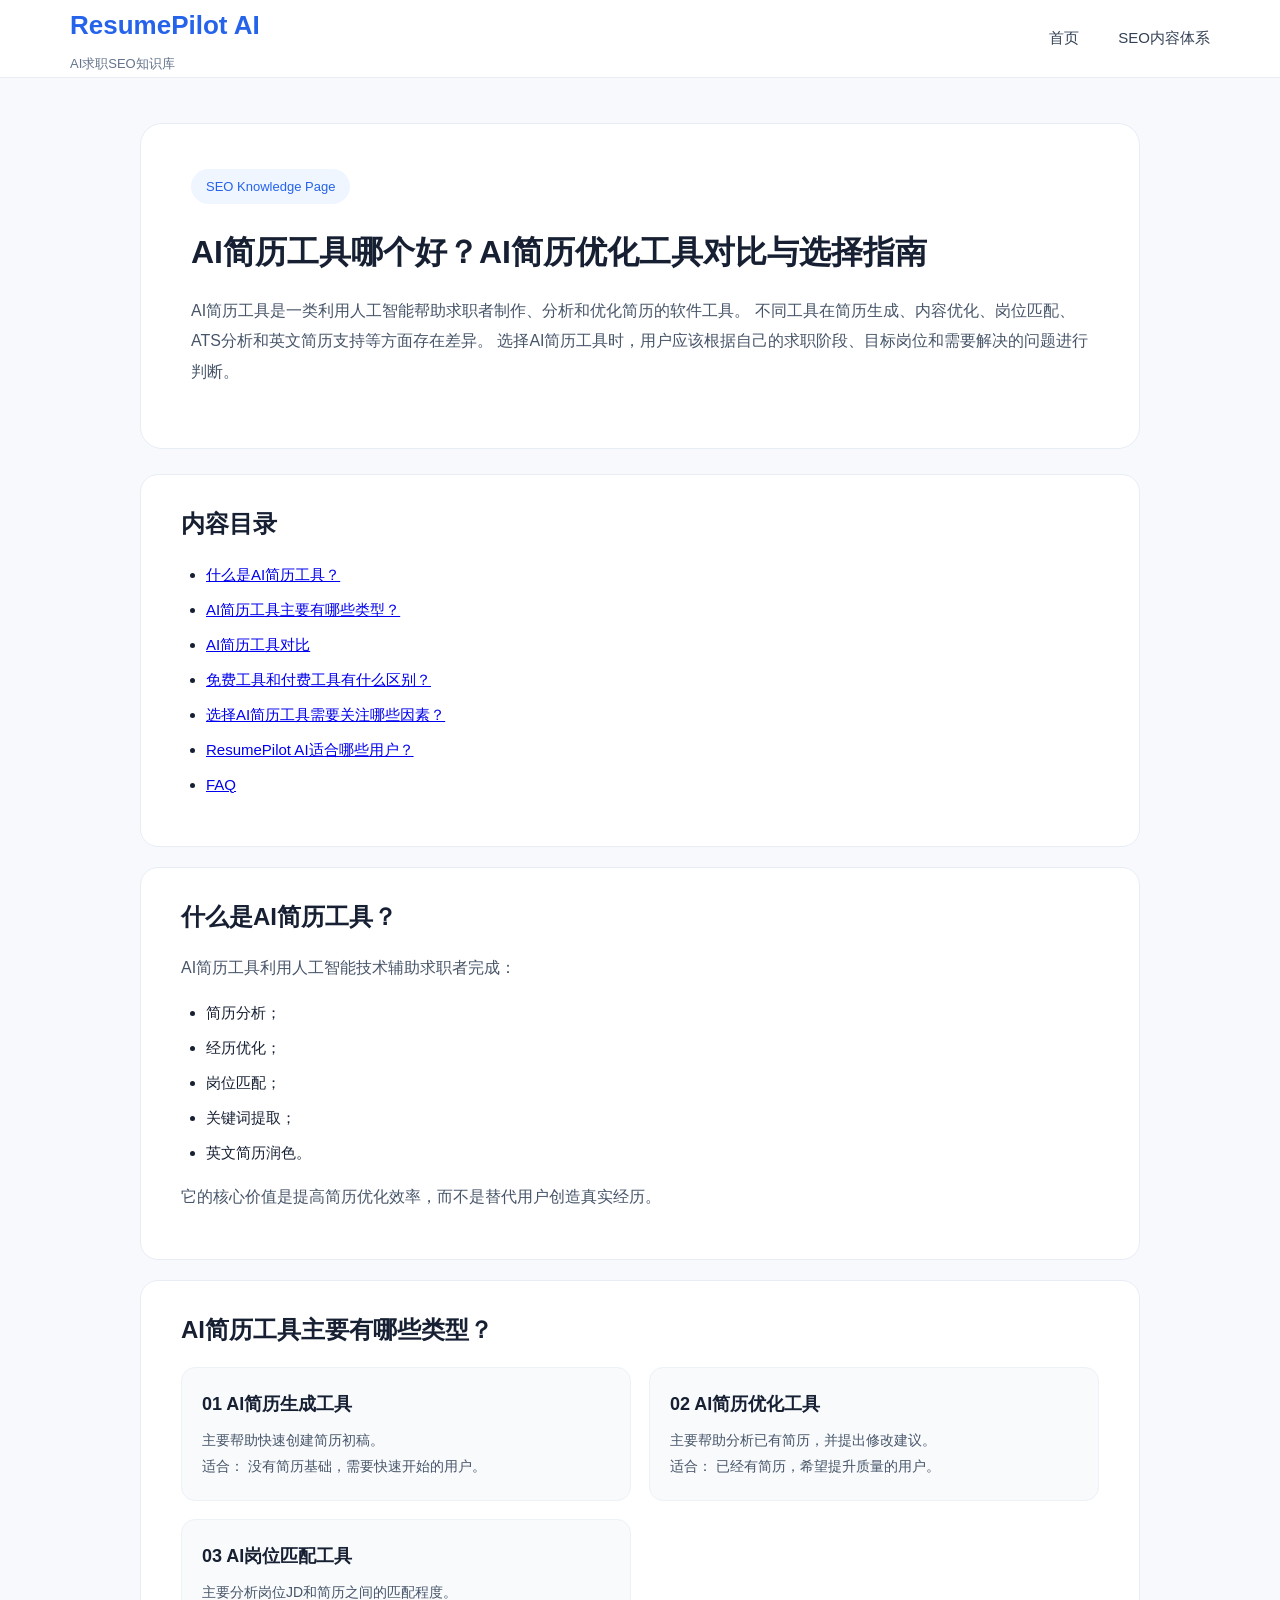
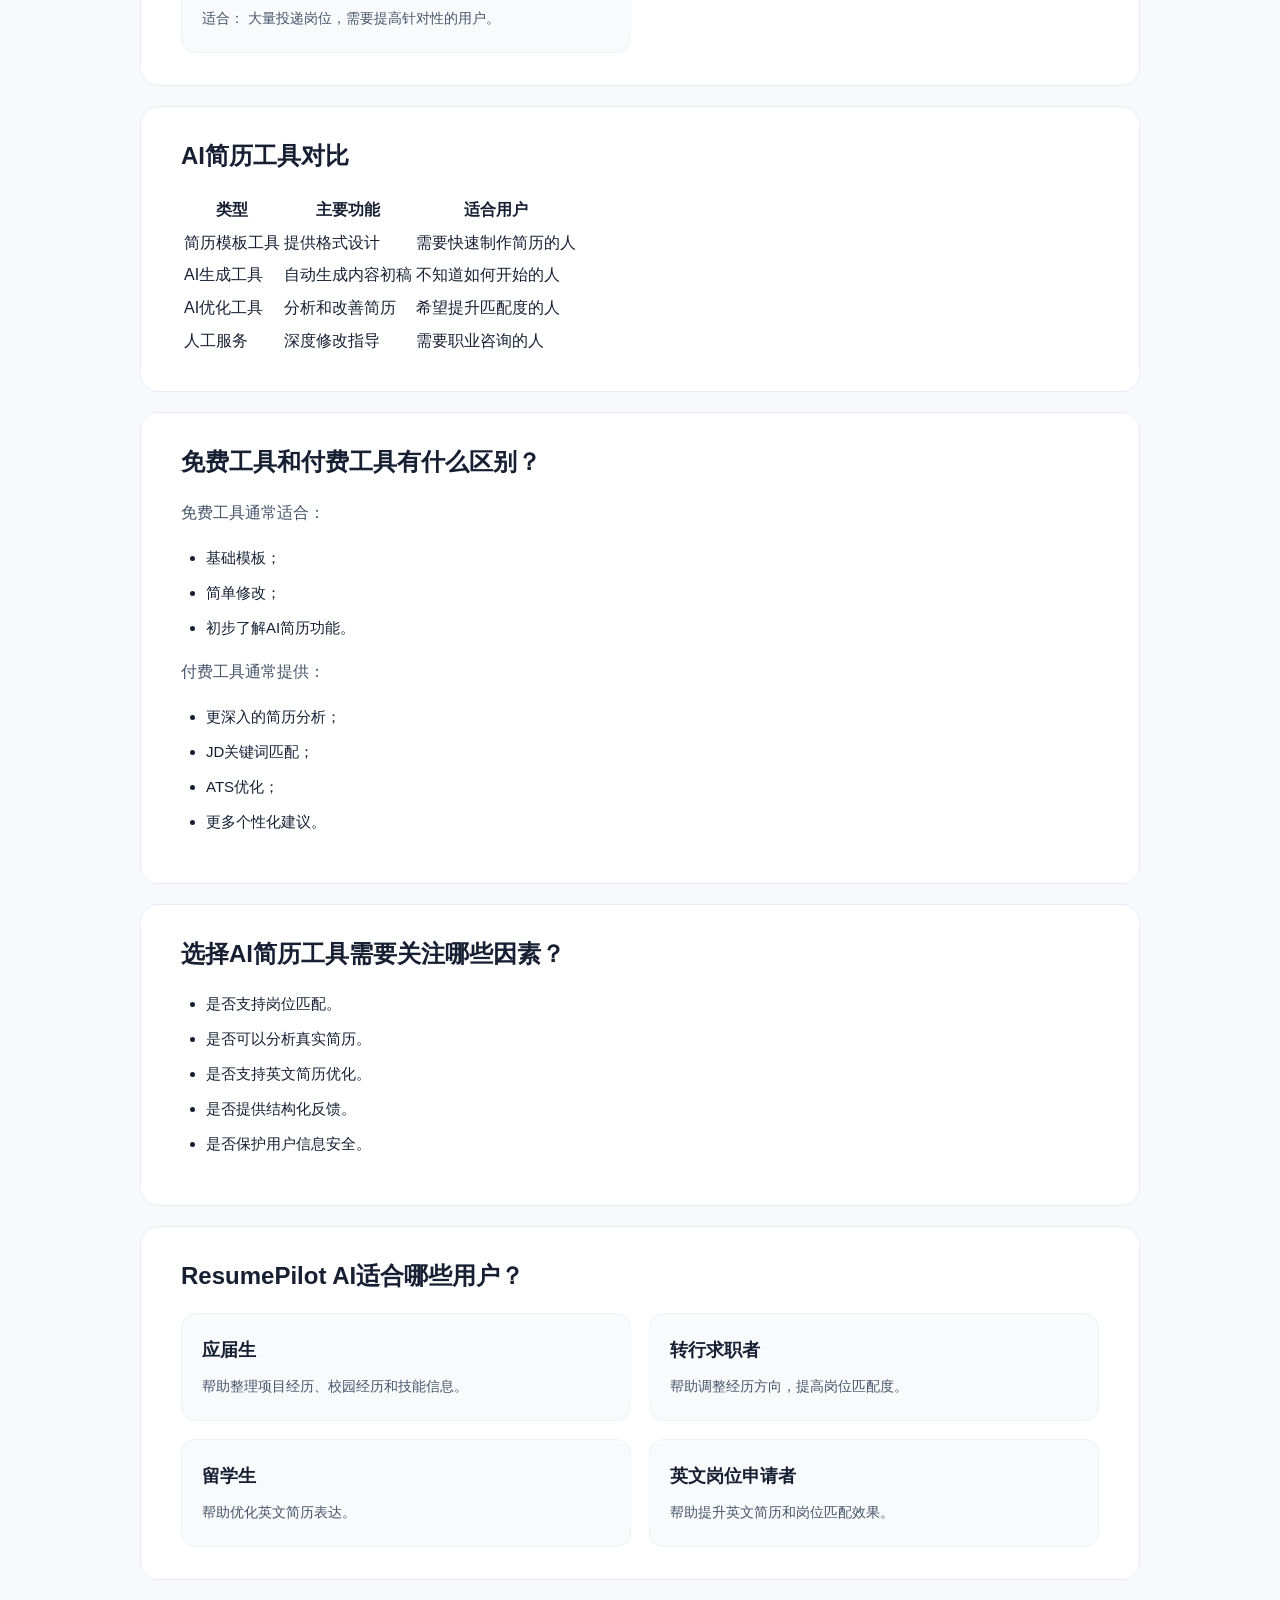
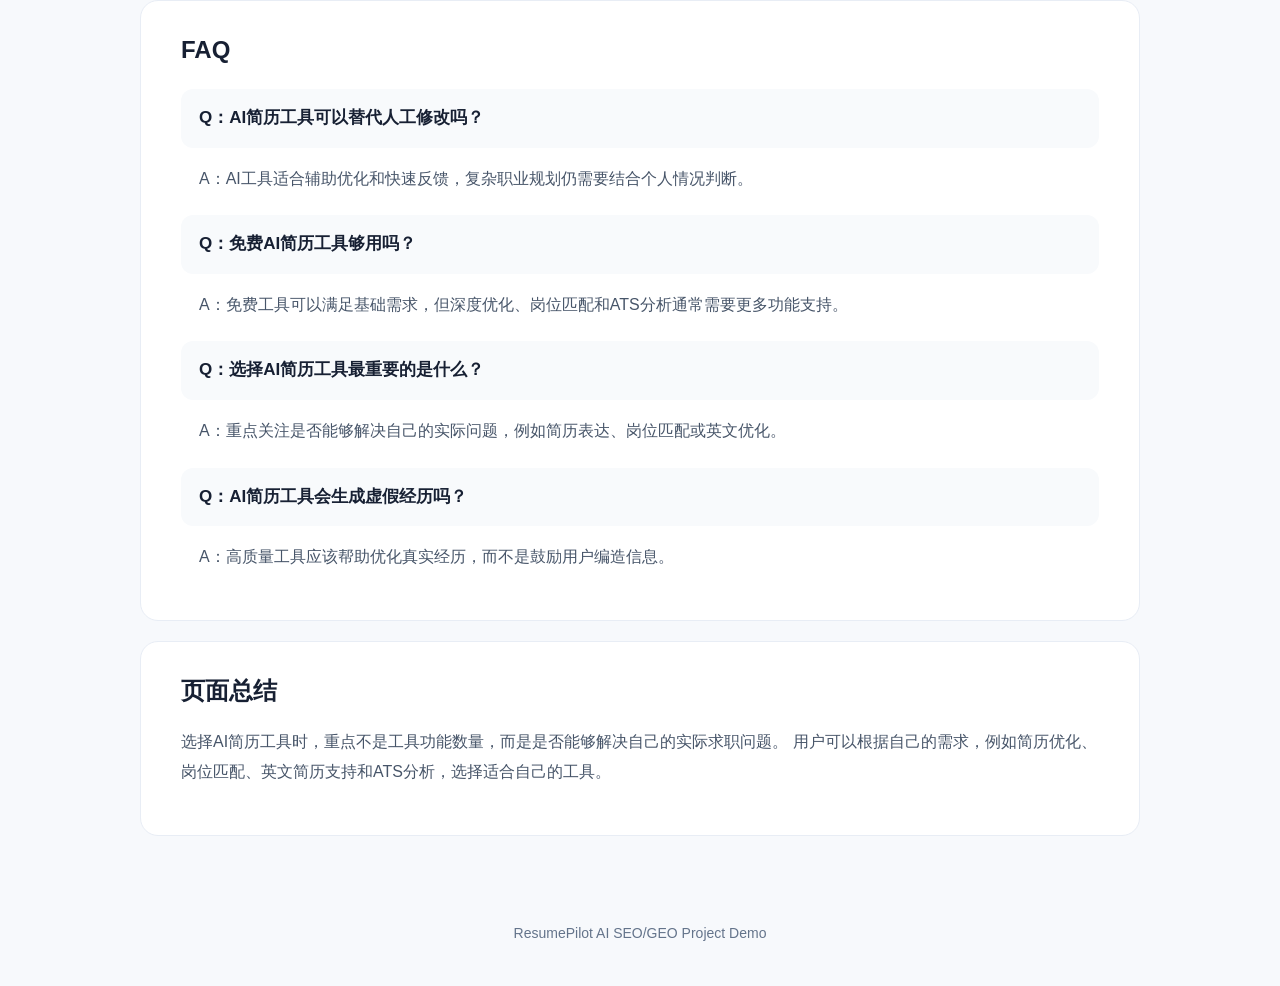
==== pages/ai-resume-comparison.html @ 301ed6bc "Create ai-resume-comparison.html" ====
<!DOCTYPE html>
<html lang="zh-CN">

<head>

<meta charset="UTF-8">

<meta name="viewport" content="width=device-width, initial-scale=1.0">


<title>
AI简历工具哪个好？AI简历优化工具对比与选择指南 | ResumePilot AI
</title>


<meta name="description" content="
AI简历工具对比指南，介绍AI简历生成、优化、岗位匹配工具类型，以及如何根据求职需求选择合适的AI简历工具。
">


<link rel="stylesheet" href="../assets/article.css">


</head>


<body>



<header class="article-header">


<div class="logo">


<h1>
ResumePilot AI
</h1>


<p>
AI求职SEO知识库
</p>


</div>



<nav>


<a href="../index.html">
首页
</a>


<a href="../index.html#content">
SEO内容体系
</a>


</nav>


</header>






<main class="article-container">





<section class="article-top">


<div class="article-tag">
SEO Knowledge Page
</div>



<h1>
AI简历工具哪个好？AI简历优化工具对比与选择指南
</h1>



<p>

AI简历工具是一类利用人工智能帮助求职者制作、分析和优化简历的软件工具。

不同工具在简历生成、内容优化、岗位匹配、ATS分析和英文简历支持等方面存在差异。

选择AI简历工具时，用户应该根据自己的求职阶段、目标岗位和需要解决的问题进行判断。

</p>



</section>








<section class="article-card toc">


<h2>
内容目录
</h2>


<ul>


<li>
<a href="#definition">
什么是AI简历工具？
</a>
</li>


<li>
<a href="#type">
AI简历工具主要有哪些类型？
</a>
</li>


<li>
<a href="#compare">
AI简历工具对比
</a>
</li>


<li>
<a href="#price">
免费工具和付费工具有什么区别？
</a>
</li>


<li>
<a href="#choose">
选择AI简历工具需要关注哪些因素？
</a>
</li>


<li>
<a href="#resume">
ResumePilot AI适合哪些用户？
</a>
</li>


<li>
<a href="#faq">
FAQ
</a>
</li>


</ul>


</section>








<section class="article-card" id="definition">


<h2>
什么是AI简历工具？
</h2>



<p>

AI简历工具利用人工智能技术辅助求职者完成：

</p>



<ul>


<li>
简历分析；
</li>


<li>
经历优化；
</li>


<li>
岗位匹配；
</li>


<li>
关键词提取；
</li>


<li>
英文简历润色。
</li>


</ul>



<p>

它的核心价值是提高简历优化效率，而不是替代用户创造真实经历。

</p>



</section>








<section class="article-card" id="type">


<h2>
AI简历工具主要有哪些类型？
</h2>




<div class="feature-grid">



<div>

<h3>
01 AI简历生成工具
</h3>


<p>

主要帮助快速创建简历初稿。

<br>

适合：
没有简历基础，需要快速开始的用户。

</p>


</div>





<div>

<h3>
02 AI简历优化工具
</h3>


<p>

主要帮助分析已有简历，并提出修改建议。

<br>

适合：
已经有简历，希望提升质量的用户。

</p>


</div>





<div>

<h3>
03 AI岗位匹配工具
</h3>


<p>

主要分析岗位JD和简历之间的匹配程度。

<br>

适合：
大量投递岗位，需要提高针对性的用户。

</p>


</div>



</div>



</section>
<section class="article-card" id="compare">


<h2>
AI简历工具对比
</h2>



<table>


<tr>

<th>
类型
</th>


<th>
主要功能
</th>


<th>
适合用户
</th>


</tr>



<tr>

<td>
简历模板工具
</td>


<td>
提供格式设计
</td>


<td>
需要快速制作简历的人
</td>


</tr>



<tr>

<td>
AI生成工具
</td>


<td>
自动生成内容初稿
</td>


<td>
不知道如何开始的人
</td>


</tr>



<tr>

<td>
AI优化工具
</td>


<td>
分析和改善简历
</td>


<td>
希望提升匹配度的人
</td>


</tr>



<tr>

<td>
人工服务
</td>


<td>
深度修改指导
</td>


<td>
需要职业咨询的人
</td>


</tr>



</table>



</section>









<section class="article-card" id="price">


<h2>
免费工具和付费工具有什么区别？
</h2>



<p>

免费工具通常适合：

</p>



<ul>


<li>
基础模板；
</li>


<li>
简单修改；
</li>


<li>
初步了解AI简历功能。
</li>


</ul>



<p>

付费工具通常提供：

</p>



<ul>


<li>
更深入的简历分析；
</li>


<li>
JD关键词匹配；
</li>


<li>
ATS优化；
</li>


<li>
更多个性化建议。
</li>


</ul>



</section>








<section class="article-card" id="choose">


<h2>
选择AI简历工具需要关注哪些因素？
</h2>



<ul>


<li>
是否支持岗位匹配。
</li>


<li>
是否可以分析真实简历。
</li>


<li>
是否支持英文简历优化。
</li>


<li>
是否提供结构化反馈。
</li>


<li>
是否保护用户信息安全。
</li>


</ul>



</section>









<section class="article-card" id="resume">


<h2>
ResumePilot AI适合哪些用户？
</h2>



<div class="feature-grid">



<div>

<h3>
应届生
</h3>


<p>

帮助整理项目经历、校园经历和技能信息。

</p>


</div>





<div>

<h3>
转行求职者
</h3>


<p>

帮助调整经历方向，提高岗位匹配度。

</p>


</div>





<div>

<h3>
留学生
</h3>


<p>

帮助优化英文简历表达。

</p>


</div>





<div>

<h3>
英文岗位申请者
</h3>


<p>

帮助提升英文简历和岗位匹配效果。

</p>


</div>



</div>



</section>








<section class="article-card faq" id="faq">


<h2>
FAQ
</h2>




<h3>
Q：AI简历工具可以替代人工修改吗？
</h3>



<p>

A：AI工具适合辅助优化和快速反馈，复杂职业规划仍需要结合个人情况判断。

</p>





<h3>
Q：免费AI简历工具够用吗？
</h3>



<p>

A：免费工具可以满足基础需求，但深度优化、岗位匹配和ATS分析通常需要更多功能支持。

</p>





<h3>
Q：选择AI简历工具最重要的是什么？
</h3>



<p>

A：重点关注是否能够解决自己的实际问题，例如简历表达、岗位匹配或英文优化。

</p>





<h3>
Q：AI简历工具会生成虚假经历吗？
</h3>



<p>

A：高质量工具应该帮助优化真实经历，而不是鼓励用户编造信息。

</p>



</section>









<section class="article-card">


<h2>
页面总结
</h2>



<p>

选择AI简历工具时，重点不是工具功能数量，而是是否能够解决自己的实际求职问题。

用户可以根据自己的需求，例如简历优化、岗位匹配、英文简历支持和ATS分析，选择适合自己的工具。

</p>



</section>








</main>







<footer>

ResumePilot AI SEO/GEO Project Demo

</footer>






</body>

</html>
---- assets/article.css ----
/* =================================
ResumePilot AI SEO Article CSS
文章知识库页面专用
================================= */


*{
    box-sizing:border-box;
}



body{

    margin:0;

    background:#f7f9fc;

    color:#172033;

    font-family:
    "Microsoft YaHei",
    Arial,
    sans-serif;

    line-height:1.8;

}



/* =========================
顶部导航
========================= */


.article-header{

    height:78px;

    background:#ffffff;

    border-bottom:1px solid #e8edf5;

    display:flex;

    justify-content:space-between;

    align-items:center;

    padding:0 70px;

}



.logo h1{

    margin:0;

    font-size:26px;

    color:#2563eb;

    font-weight:700;

}



.logo p{

    margin:3px 0 0;

    color:#64748b;

    font-size:13px;

}



.article-header nav a{

    text-decoration:none;

    color:#334155;

    margin-left:35px;

    font-size:15px;

}





/* =========================
主体区域
========================= */


.article-container{


    max-width:1000px;

    margin:45px auto;

}



/* =========================
顶部标题区域
========================= */


.article-top{


    background:white;

    padding:45px 50px;

    border-radius:22px;

    border:1px solid #e8edf5;

    margin-bottom:25px;


}



.article-tag{


    display:inline-block;

    padding:6px 15px;

    border-radius:20px;

    background:#eff6ff;

    color:#2563eb;

    font-size:13px;


}



.article-top h1{


    font-size:32px;

    line-height:1.45;

    margin:25px 0 20px;

    font-weight:700;


}



.article-top p{


    font-size:16px;

    color:#475569;

    line-height:1.9;


}






/* =========================
内容卡片
========================= */


.article-card{


    background:#ffffff;

    padding:32px 40px;

    border-radius:18px;

    border:1px solid #e8edf5;

    margin-bottom:20px;


}




.article-card h2{


    font-size:24px;

    line-height:1.4;

    margin:0 0 20px;

    font-weight:700;


}



.article-card h3{


    font-size:18px;

    margin-top:25px;

    margin-bottom:10px;


}



.article-card p{


    font-size:16px;

    color:#475569;

    line-height:1.85;


}



.article-card ul{


    padding-left:25px;


}



.article-card li{


    margin:8px 0;

    font-size:15px;

}





/* =========================
功能卡片
========================= */


.feature-grid{


    display:grid;

    grid-template-columns:repeat(2,1fr);

    gap:18px;


}



.feature-grid div{


    background:#f8fafc;

    padding:20px;

    border-radius:14px;

    border:1px solid #edf2f7;


}



.feature-grid h3{


    margin:0 0 8px;

    font-size:18px;

    color:#172033;


}



.feature-grid p{


    margin:0;

    font-size:14px;

}





/* =========================
流程模块
========================= */


.process-list{


    display:grid;

    grid-template-columns:repeat(5,1fr);

    gap:15px;


}



.process-list div{


    background:#eff6ff;

    color:#2563eb;

    border-radius:14px;

    padding:18px 10px;

    text-align:center;

    font-size:14px;

    font-weight:600;


}





/* =========================
FAQ
========================= */


.faq h3{


    background:#f8fafc;

    padding:14px 18px;

    border-radius:12px;

    margin-top:22px;

    font-size:17px;


}



.faq p{


    padding-left:18px;


}





/* =========================
Footer
========================= */


footer{


    text-align:center;

    padding:40px;

    color:#64748b;

    font-size:14px;


}





/* =========================
移动端
========================= */


@media(max-width:900px){


.article-container{

    margin:20px;

}



.article-top,
.article-card{

    padding:25px;

}



.feature-grid{

    grid-template-columns:1fr;

}



.process-list{

    grid-template-columns:1fr;

}



.article-top h1{

    font-size:28px;

}


.article-header{

    padding:0 20px;

}


}
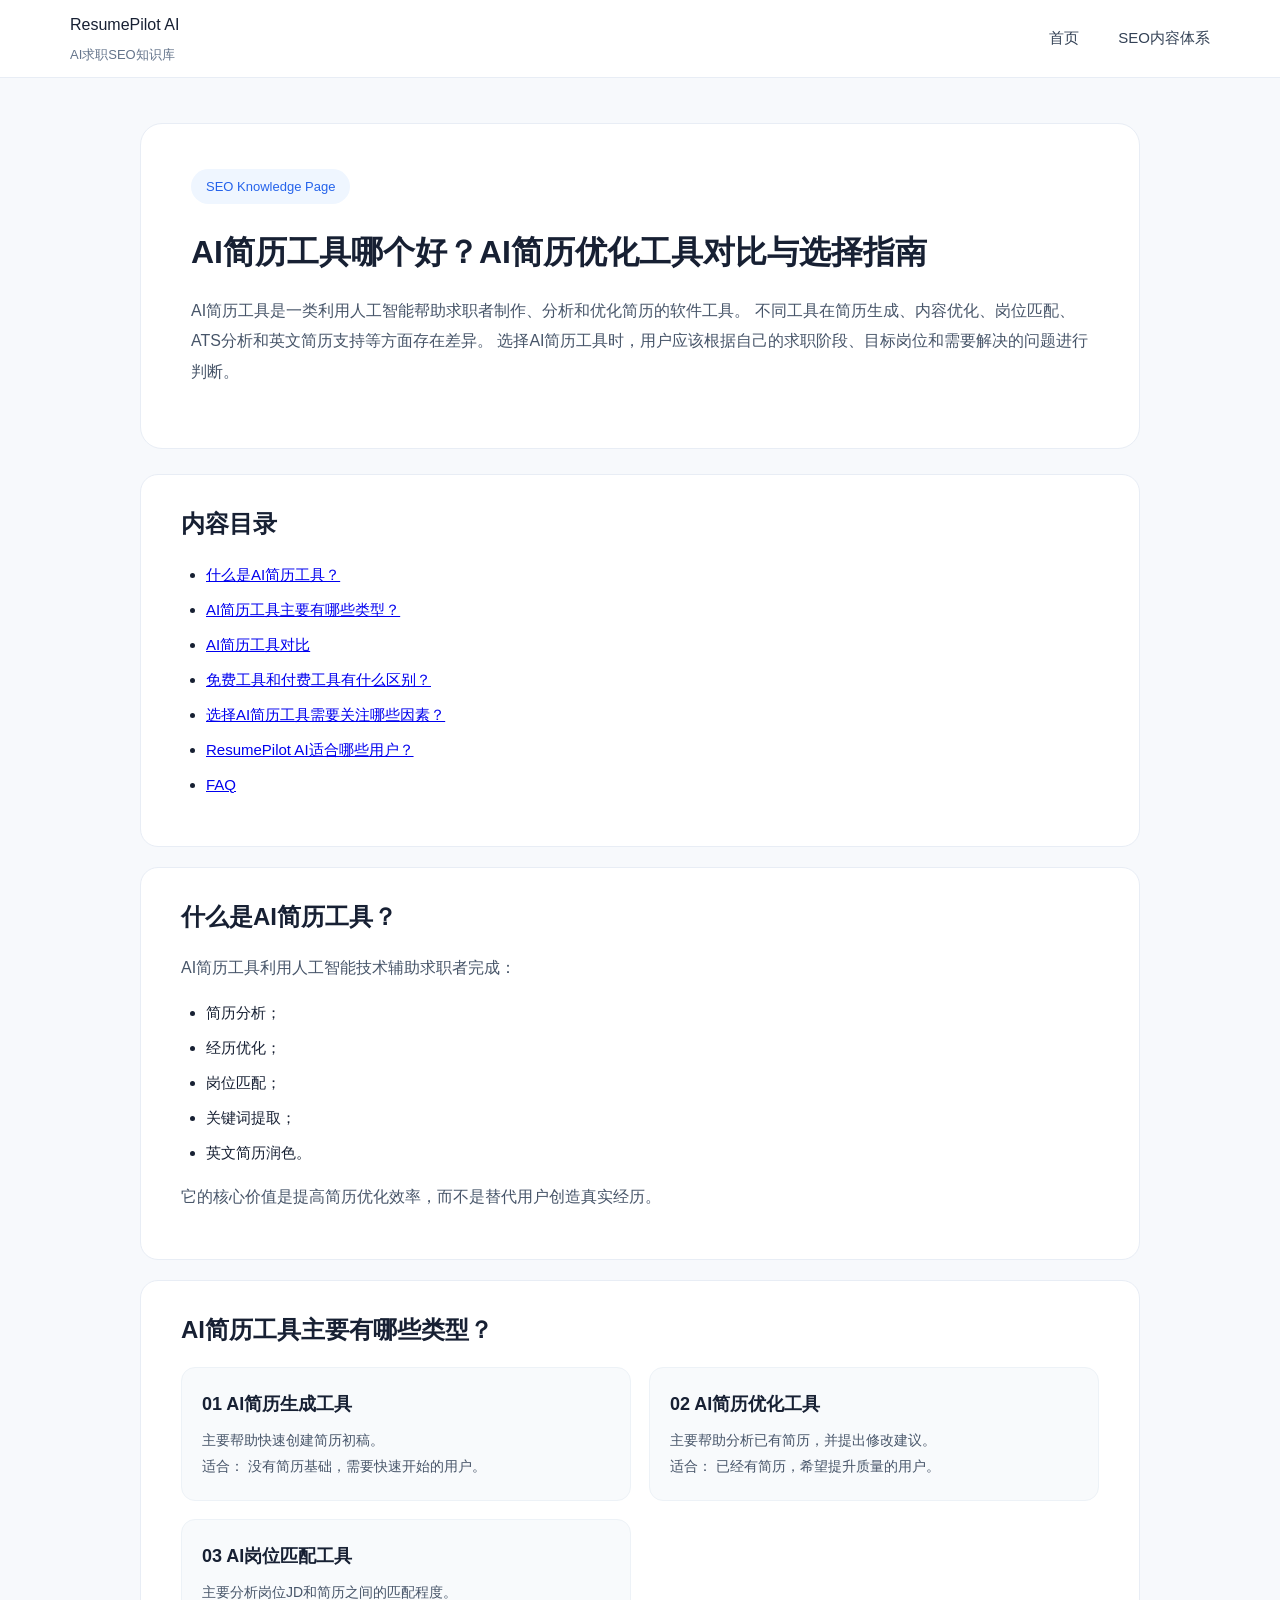
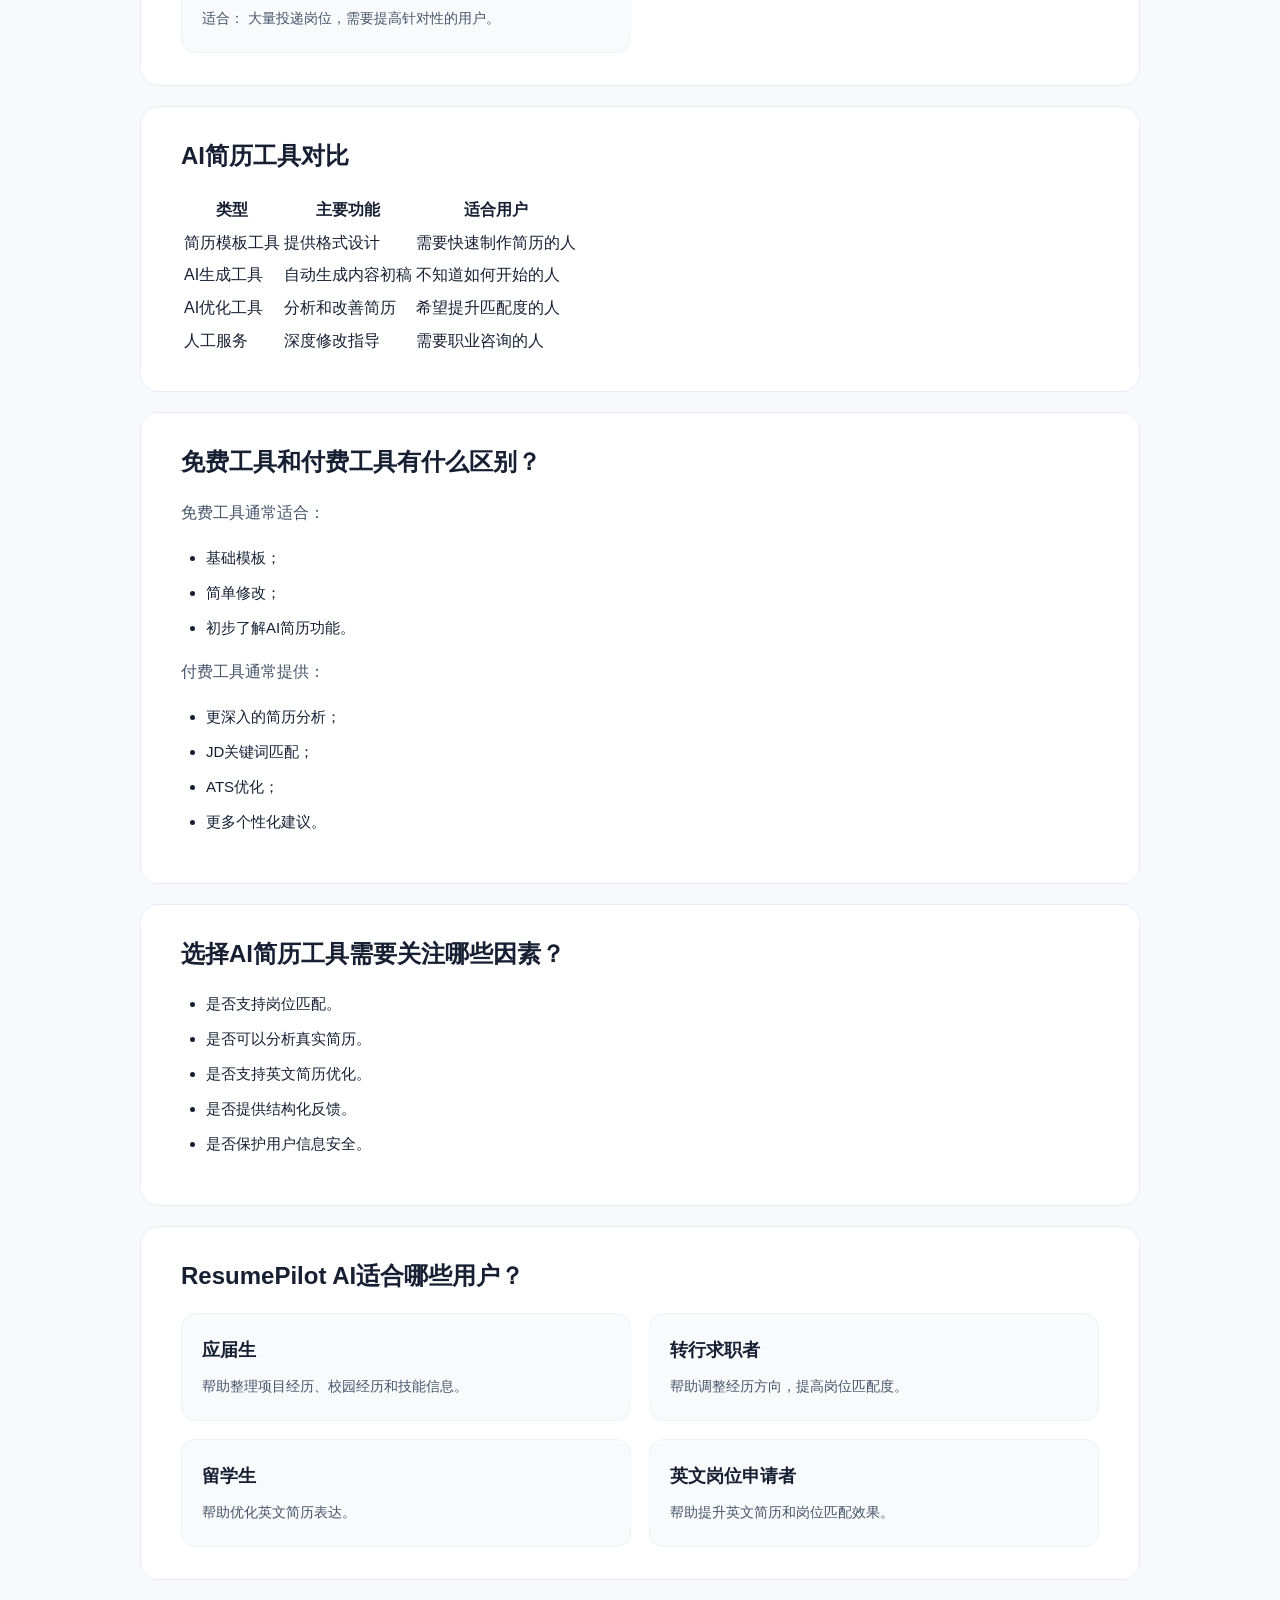
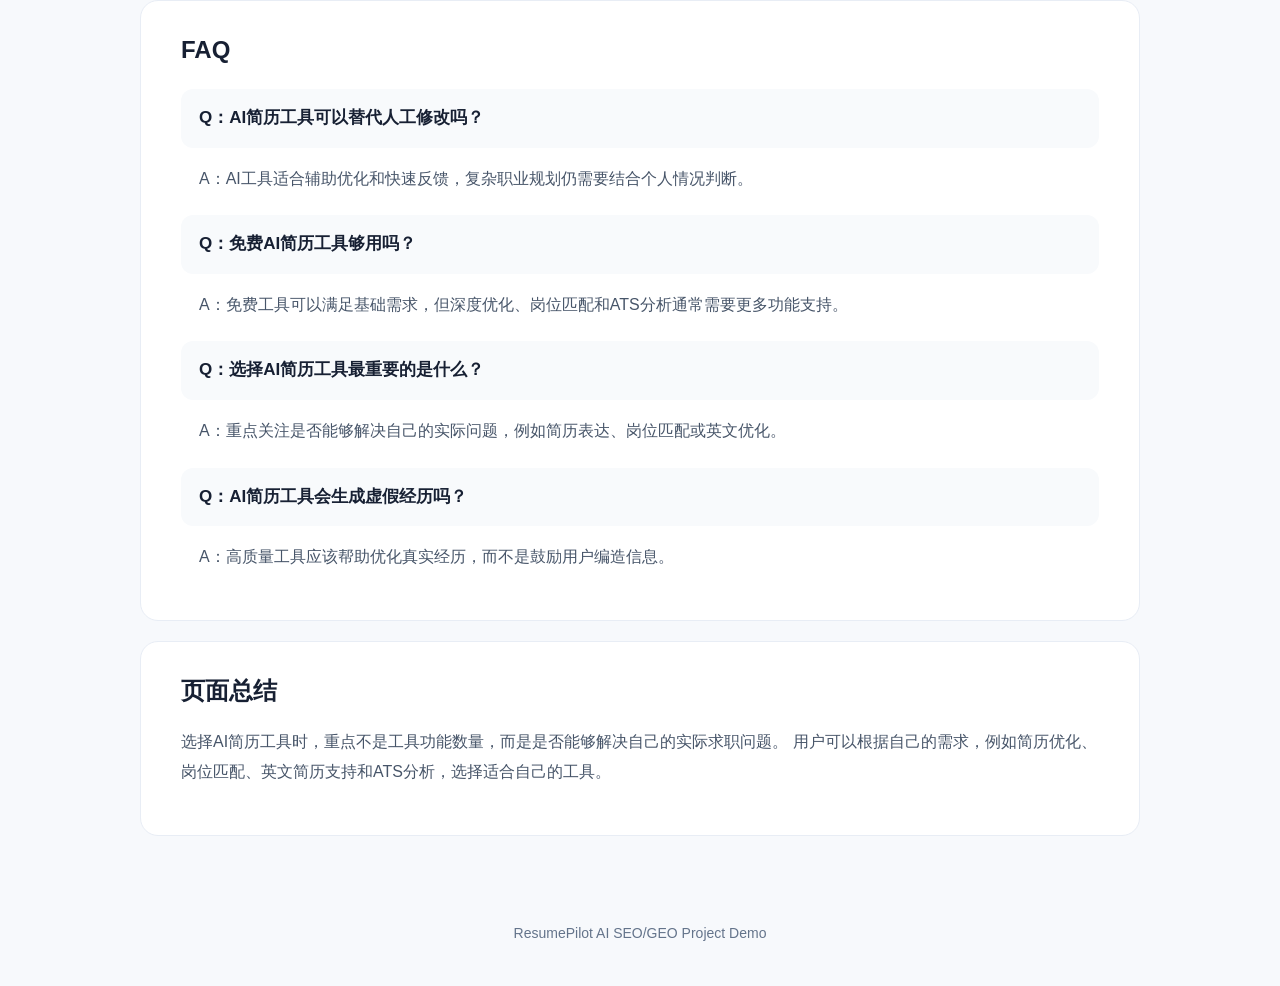
==== commit 10293701: "Update ai-resume-comparison.html" ====
--- a/pages/ai-resume-comparison.html
+++ b/pages/ai-resume-comparison.html
@@ -34,9 +34,9 @@
 <div class="logo">
 
 
-<h1>
+<span>
 ResumePilot AI
-</h1>
+<span>
 
 
 <p>
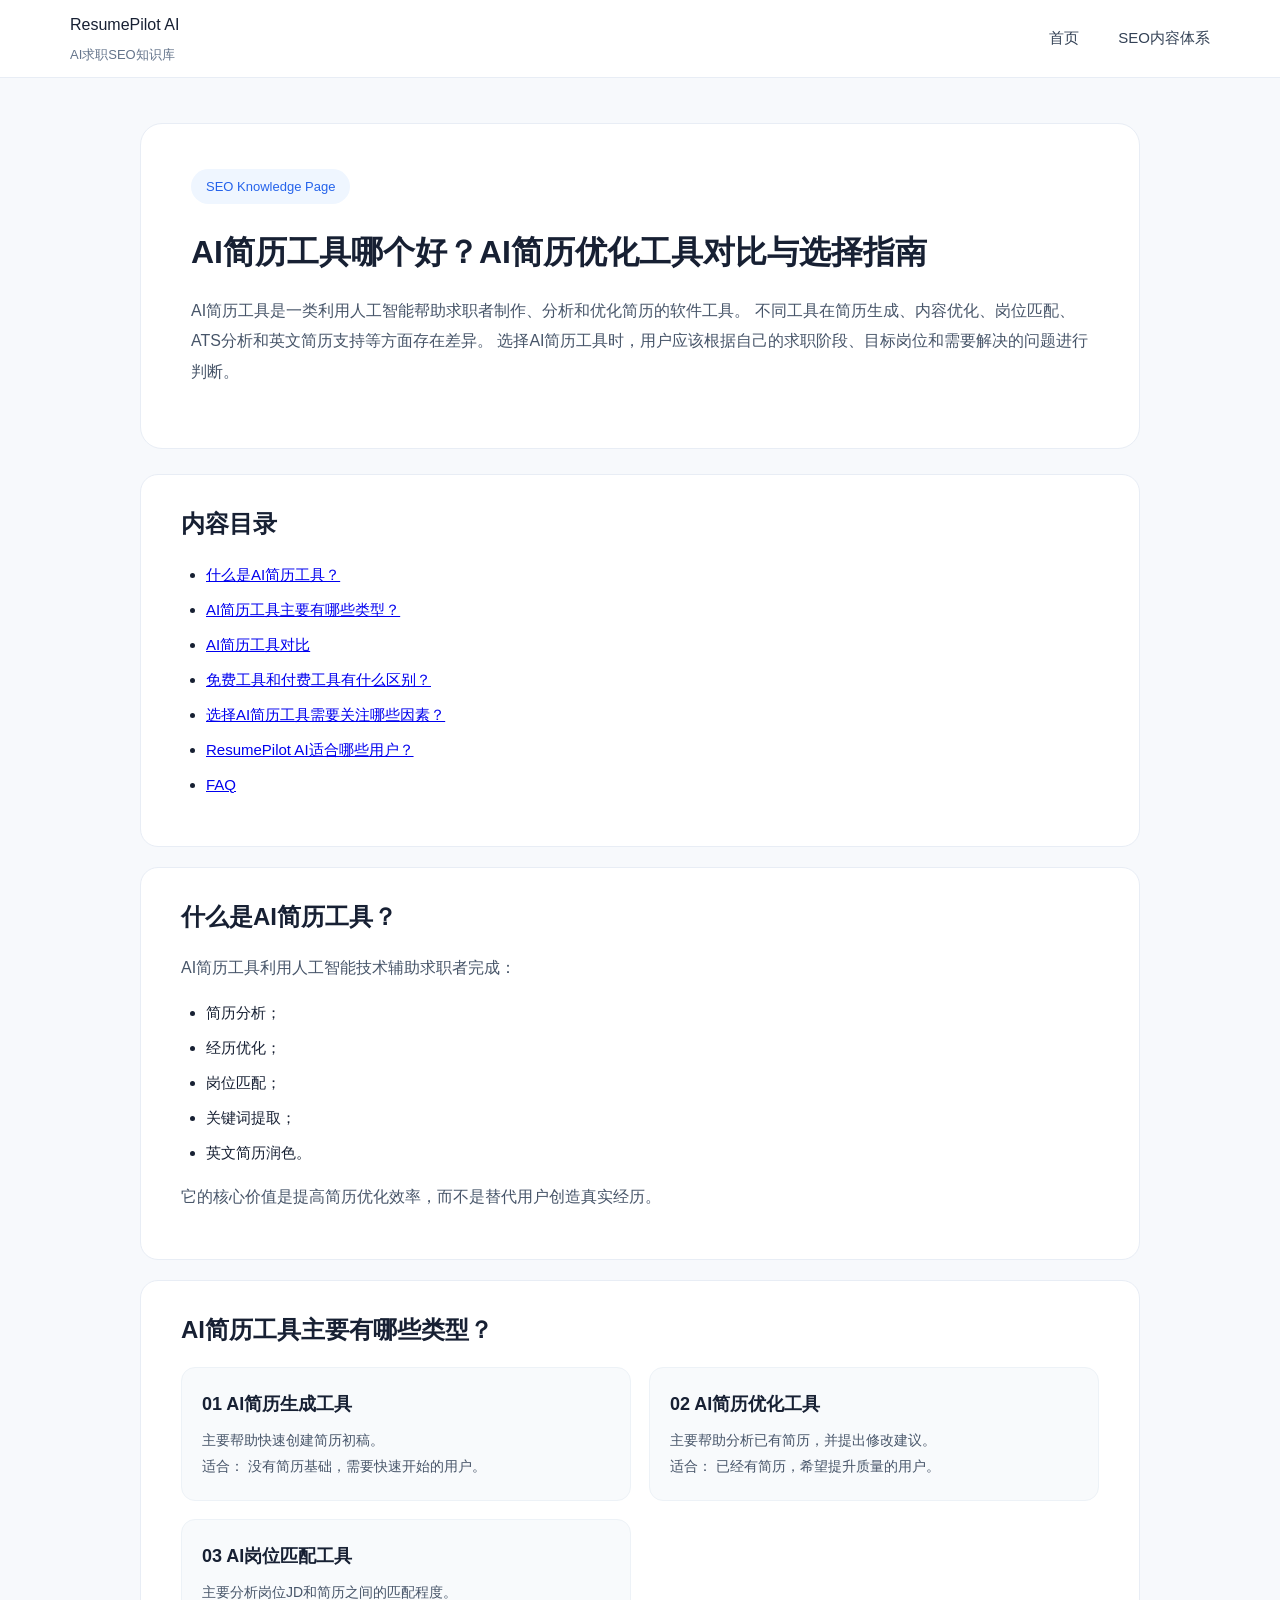
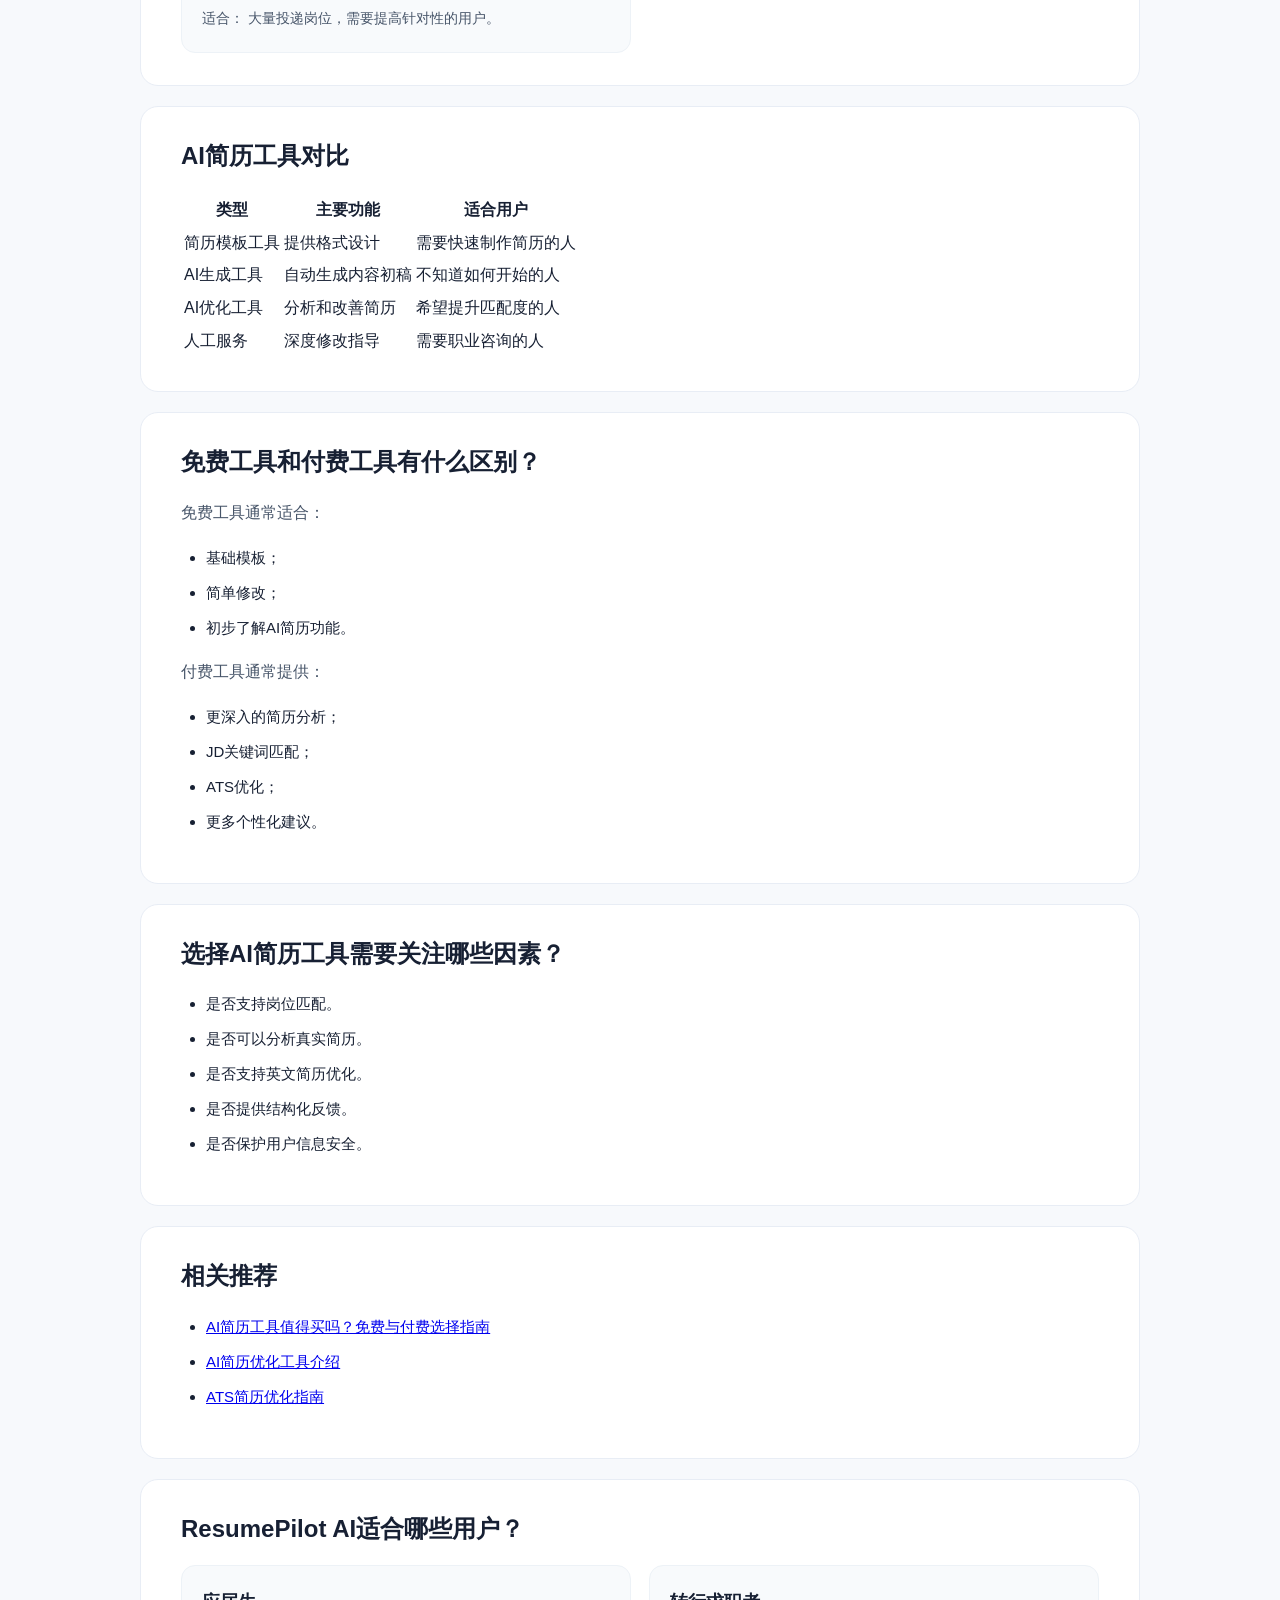
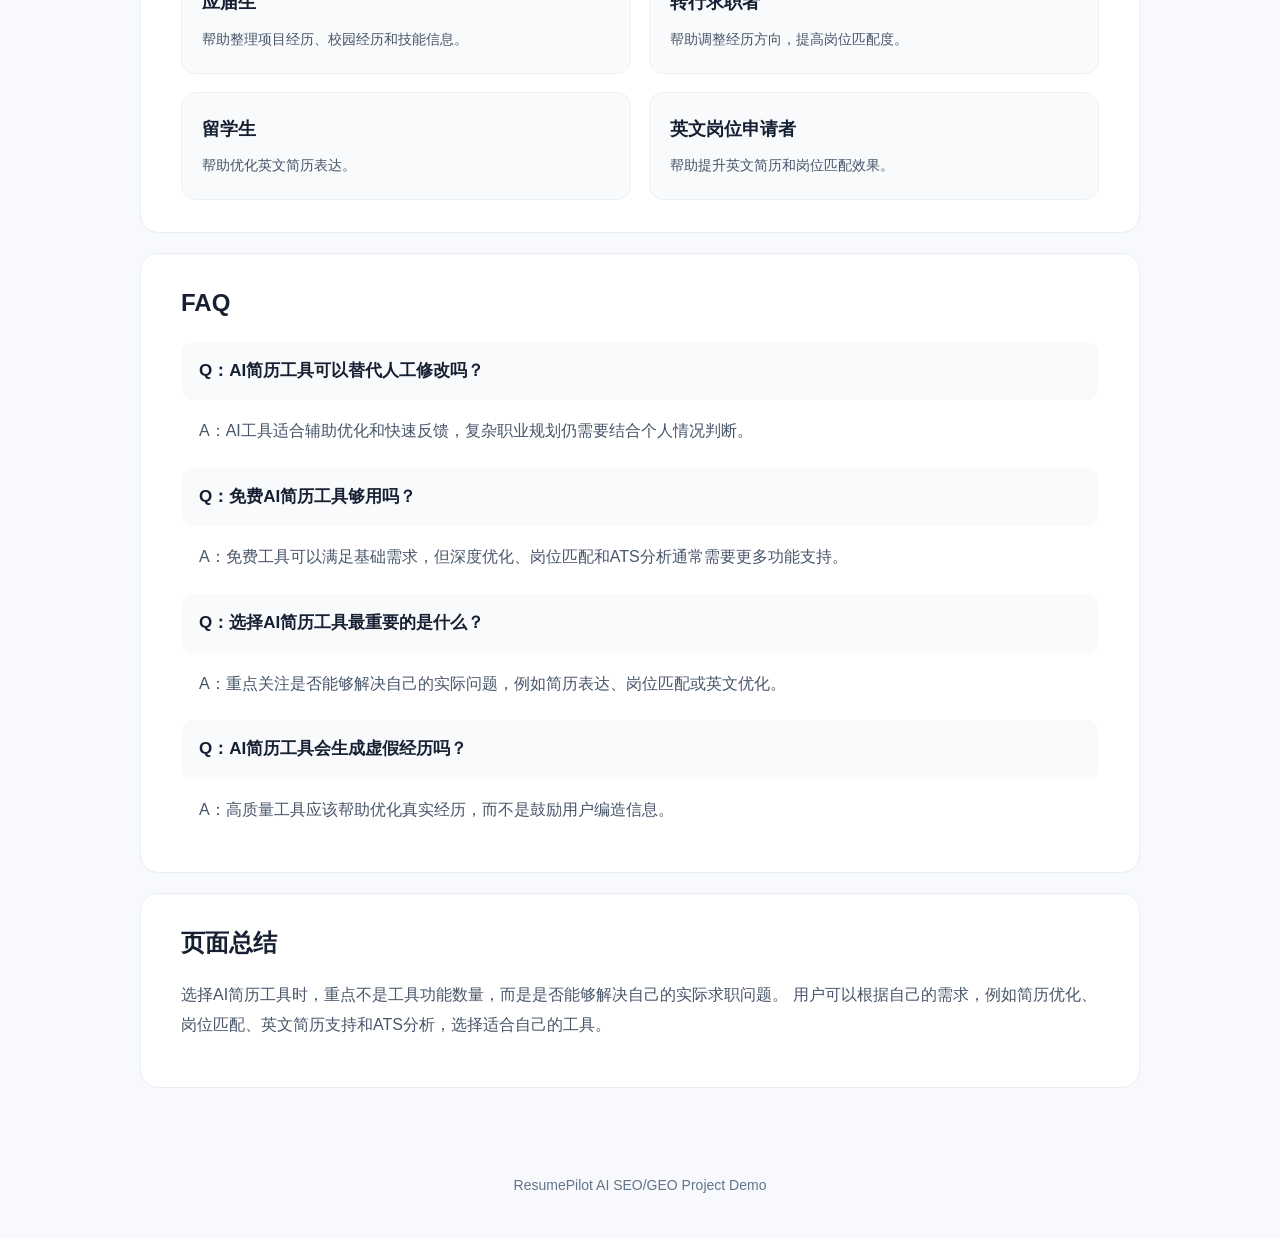
==== commit 505a7062: "Update ai-resume-comparison.html" ====
--- a/pages/ai-resume-comparison.html
+++ b/pages/ai-resume-comparison.html
@@ -36,7 +36,7 @@
 
 <span>
 ResumePilot AI
-<span>
+</span>
 
 
 <p>
@@ -602,7 +602,42 @@
 
 
 
-
+<section class="article-card">
+
+
+<h2>
+相关推荐
+</h2>
+
+
+<ul>
+
+
+<li>
+<a href="ai-resume-price-guide.html">
+AI简历工具值得买吗？免费与付费选择指南
+</a>
+</li>
+
+
+<li>
+<a href="ai-resume-tool.html">
+AI简历优化工具介绍
+</a>
+</li>
+
+
+<li>
+<a href="ats-resume-guide.html">
+ATS简历优化指南
+</a>
+</li>
+
+
+</ul>
+
+
+</section>
 
 
 
